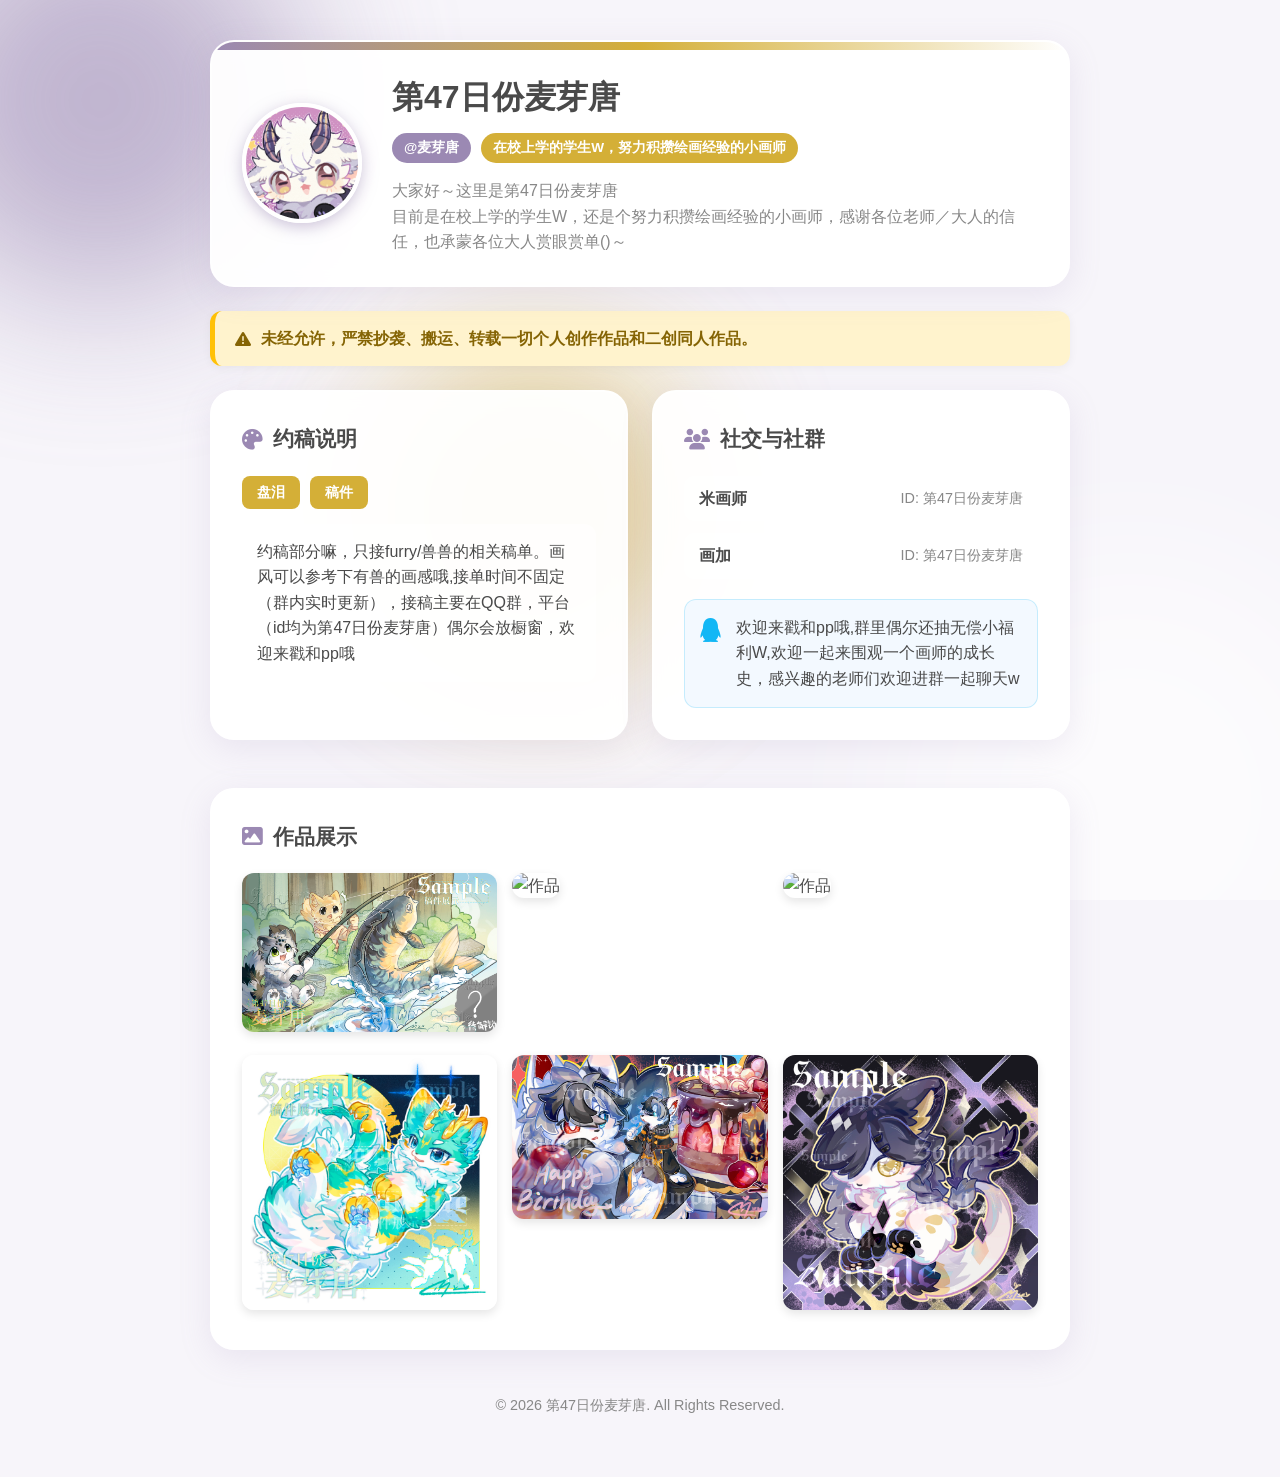
==== other/MYT/index.html @ d6f3df6f "feat: 新增个人主页与画师主页静态网站 - 添加编程爱好者“李葬/星梦”个人主页，包含技能展示、项目介绍、艺术创作与友链 - 添加画师“第47日份麦芽唐”主页，展示约稿信息、社交平台与作品画廊 -" ====
<!DOCTYPE html>
<html lang="zh-CN">
<head>
    <meta charset="UTF-8">
    <meta name="viewport" content="width=device-width, initial-scale=1.0">
    <title>第47日份麦芽唐 - 小画师主页</title>
    <link rel="stylesheet" href="style.css">
    <!-- 引入一些可爱的字体图标 -->
    <link rel="stylesheet" href="https://cdnjs.cloudflare.com/ajax/libs/font-awesome/6.4.0/css/all.min.css">
</head>
<body>
    <div class="background-decor">
        <div class="blob blob-1"></div>
        <div class="blob blob-2"></div>
        <div class="blob blob-3"></div>
    </div>

    <div class="container">
        <!-- 头部/个人简介 -->
        <header class="card profile-header">
            <div class="avatar-container">
                <div class="avatar-placeholder" style="background: none; border: none; box-shadow: none;">
                    <!-- 头像使用这个 -->
                    <img src="picture/Image_1774187732093_334.png" alt="头像" style="width: 100%; height: 100%; border-radius: 50%; object-fit: cover; box-shadow: 0 4px 15px rgba(155, 137, 179, 0.5); border: 4px solid white;">
                </div>
            </div>
            <div class="profile-info">
                <h1 id="homepage-name">加载中...</h1>
                <div class="tags">
                    <span class="tag" id="alias">...</span>
                    <span class="tag identity" id="identity">...</span>
                </div>
                <p class="abstract" id="abstract">...</p>
            </div>
        </header>

        <!-- 通知/版权声明 -->
        <div class="notice-bar">
            <i class="fa-solid fa-triangle-exclamation"></i>
            <span id="notice">...</span>
        </div>

        <div class="grid-layout">
            <!-- 约稿信息 -->
            <section class="card commission-card">
                <h2><i class="fa-solid fa-palette"></i> 约稿说明</h2>
                <div class="products" id="main-products">
                    <!-- 动态加载主要接稿类型 -->
                </div>
                <p class="details" id="details">...</p>
            </section>

            <!-- 平台与社群 -->
            <section class="card community-card">
                <h2><i class="fa-solid fa-users"></i> 社交与社群</h2>
                <div class="platforms" id="platforms">
                    <!-- 动态加载平台信息 -->
                </div>
                <div class="community-box">
                    <i class="fa-brands fa-qq"></i>
                    <p id="community">...</p>
                </div>
            </section>
        </div>

        <!-- 作品展示区 -->
        <section class="card gallery-section">
            <h2><i class="fa-solid fa-image"></i> 作品展示</h2>
            <div class="gallery" id="gallery">
                <!-- 图片显示以上路径 -->
                <div class="gallery-item"><img src="picture/Image_1774187196713_147.jpg" alt="作品" style="width:100%; border-radius: 12px; box-shadow: 0 4px 10px rgba(0,0,0,0.1);"></div>
                <div class="gallery-item"><img src="picture/Image_1774187623678_895.jpg" alt="作品" style="width:100%; border-radius: 12px; box-shadow: 0 4px 10px rgba(0,0,0,0.1);"></div>
                <div class="gallery-item"><img src="picture/Image_1774187625843_40.jpg" alt="作品" style="width:100%; border-radius: 12px; box-shadow: 0 4px 10px rgba(0,0,0,0.1);"></div>
                <div class="gallery-item"><img src="picture/Image_1774187633450_256.jpg" alt="作品" style="width:100%; border-radius: 12px; box-shadow: 0 4px 10px rgba(0,0,0,0.1);"></div>
                <div class="gallery-item"><img src="picture/Image_1774187643496_533.jpg" alt="作品" style="width:100%; border-radius: 12px; box-shadow: 0 4px 10px rgba(0,0,0,0.1);"></div>
                <div class="gallery-item"><img src="picture/Image_1774187657168_184.jpg" alt="作品" style="width:100%; border-radius: 12px; box-shadow: 0 4px 10px rgba(0,0,0,0.1);"></div>
            </div>
        </section>
        
        <footer>
            <p>© <span id="year">2026</span> <span id="footer-name">第47日份麦芽唐</span>. All Rights Reserved.</p>
        </footer>
    </div>

    <script src="main.js"></script>
</body>
</html>
---- other/MYT/style.css ----
:root {
    --primary-color: #9b89b3; /* 柔和紫色 */
    --secondary-color: #ffffff; /* 白色 */
    --accent-color: #d4af37; /* 金色点缀 */
    --text-main: #4a4a4a;
    --text-light: #888888;
    --bg-color: #f7f5fa; /* 极淡的紫白色背景 */
    --card-bg: rgba(255, 255, 255, 0.95);
    --shadow: 0 8px 32px rgba(155, 137, 179, 0.15);
    --radius: 24px;
}

* {
    box-sizing: border-box;
    margin: 0;
    padding: 0;
}

body {
    font-family: 'PingFang SC', 'Microsoft YaHei', sans-serif;
    background-color: var(--bg-color);
    color: var(--text-main);
    line-height: 1.6;
    position: relative;
    overflow-x: hidden;
    min-height: 100vh;
}

/* 动态背景装饰 */
.background-decor {
    position: fixed;
    top: 0;
    left: 0;
    width: 100vw;
    height: 100vh;
    z-index: -1;
    overflow: hidden;
    pointer-events: none;
}

.blob {
    position: absolute;
    filter: blur(80px);
    opacity: 0.6;
    border-radius: 50%;
    animation: float 10s infinite alternate ease-in-out;
}

.blob-1 {
    width: 400px;
    height: 400px;
    background: var(--primary-color);
    top: -100px;
    left: -100px;
}

.blob-2 {
    width: 500px;
    height: 500px;
    background: var(--secondary-color);
    bottom: -150px;
    right: -100px;
    animation-delay: -3s;
}

.blob-3 {
    width: 300px;
    height: 300px;
    background: var(--accent-color);
    top: 40%;
    left: 30%;
    animation-delay: -6s;
}

@keyframes float {
    0% { transform: translate(0, 0) scale(1); }
    100% { transform: translate(30px, -50px) scale(1.1); }
}

.container {
    max-width: 900px;
    margin: 0 auto;
    padding: 40px 20px;
}

.card {
    background: var(--card-bg);
    backdrop-filter: blur(10px);
    border-radius: var(--radius);
    padding: 30px;
    margin-bottom: 24px;
    box-shadow: var(--shadow);
    border: 2px solid rgba(255, 255, 255, 0.5);
    transition: transform 0.3s ease;
}

.card:hover {
    transform: translateY(-5px);
}

/* 头部 */
.profile-header {
    display: flex;
    align-items: center;
    gap: 30px;
    position: relative;
    overflow: hidden;
}

.profile-header::before {
    content: '';
    position: absolute;
    top: 0;
    left: 0;
    width: 100%;
    height: 8px;
    background: linear-gradient(90deg, var(--primary-color), var(--accent-color), var(--secondary-color));
}

.avatar-container {
    flex-shrink: 0;
}

.avatar-placeholder {
    width: 120px;
    height: 120px;
    border-radius: 50%;
    background: linear-gradient(135deg, var(--primary-color), var(--accent-color));
    display: flex;
    align-items: center;
    justify-content: center;
    font-size: 3rem;
    color: white;
    box-shadow: 0 4px 15px rgba(255, 183, 178, 0.5);
    border: 4px solid white;
}

.profile-info h1 {
    font-size: 2rem;
    color: #4a4a4a;
    margin-bottom: 10px;
}

.tags {
    display: flex;
    flex-wrap: wrap;
    gap: 10px;
    margin-bottom: 15px;
}

.tag {
    background: var(--primary-color);
    color: #ffffff;
    padding: 4px 12px;
    border-radius: 20px;
    font-size: 0.85rem;
    font-weight: bold;
}

.tag.identity {
    background: var(--accent-color);
    color: #ffffff;
}

.abstract {
    color: var(--text-light);
    white-space: pre-line;
}

/* 通知条 */
.notice-bar {
    background: #fff3cd;
    color: #856404;
    padding: 15px 20px;
    border-radius: 12px;
    margin-bottom: 24px;
    display: flex;
    align-items: center;
    gap: 10px;
    font-weight: bold;
    box-shadow: 0 2px 10px rgba(0,0,0,0.05);
    border-left: 5px solid #ffc107;
}

/* 网格布局 */
.grid-layout {
    display: grid;
    grid-template-columns: 1fr 1fr;
    gap: 24px;
    margin-bottom: 24px;
}

h2 {
    font-size: 1.3rem;
    color: #4a4a4a;
    margin-bottom: 20px;
    display: flex;
    align-items: center;
    gap: 10px;
}

h2 i {
    color: var(--primary-color);
}

/* 约稿说明 */
.products {
    display: flex;
    gap: 10px;
    margin-bottom: 15px;
    flex-wrap: wrap;
}

.product-badge {
    background: var(--accent-color);
    color: #ffffff;
    padding: 5px 15px;
    border-radius: 8px;
    font-size: 0.9rem;
    font-weight: bold;
}

.details {
    color: var(--text-main);
    background: rgba(255, 255, 255, 0.6);
    padding: 15px;
    border-radius: 12px;
}

/* 社交平台 */
.platforms {
    display: flex;
    flex-direction: column;
    gap: 12px;
    margin-bottom: 20px;
}

.platform-item {
    display: flex;
    justify-content: space-between;
    align-items: center;
    padding: 10px 15px;
    background: rgba(255, 255, 255, 0.6);
    border-radius: 10px;
    transition: background 0.2s;
}

.platform-item:hover {
    background: rgba(255, 255, 255, 0.9);
}

.platform-name {
    font-weight: bold;
    color: #4a4a4a;
}

.platform-id {
    color: var(--text-light);
    font-size: 0.9rem;
}

.community-box {
    display: flex;
    gap: 15px;
    background: rgba(235, 245, 255, 0.6); /* 浅蓝色背景 */
    padding: 15px;
    border-radius: 12px;
    border: 1px solid rgba(18, 183, 245, 0.2);
}

.community-box i {
    color: #12b7f5; /* QQ 品牌蓝色 */
    font-size: 1.5rem;
    margin-top: 3px;
}

/* 画廊 */
.gallery {
    display: grid;
    grid-template-columns: repeat(auto-fill, minmax(200px, 1fr));
    gap: 15px;
}

.empty-gallery {
    grid-column: 1 / -1;
    text-align: center;
    padding: 40px;
    color: var(--text-light);
}

.empty-gallery i {
    font-size: 3rem;
    color: var(--primary-color);
    margin-bottom: 15px;
    opacity: 0.5;
}

footer {
    text-align: center;
    color: var(--text-light);
    padding: 20px 0;
    font-size: 0.9rem;
}

/* 响应式 */
@media (max-width: 768px) {
    .profile-header {
        flex-direction: column;
        text-align: center;
    }
    .tags {
        justify-content: center;
    }
    .grid-layout {
        grid-template-columns: 1fr;
    }
}
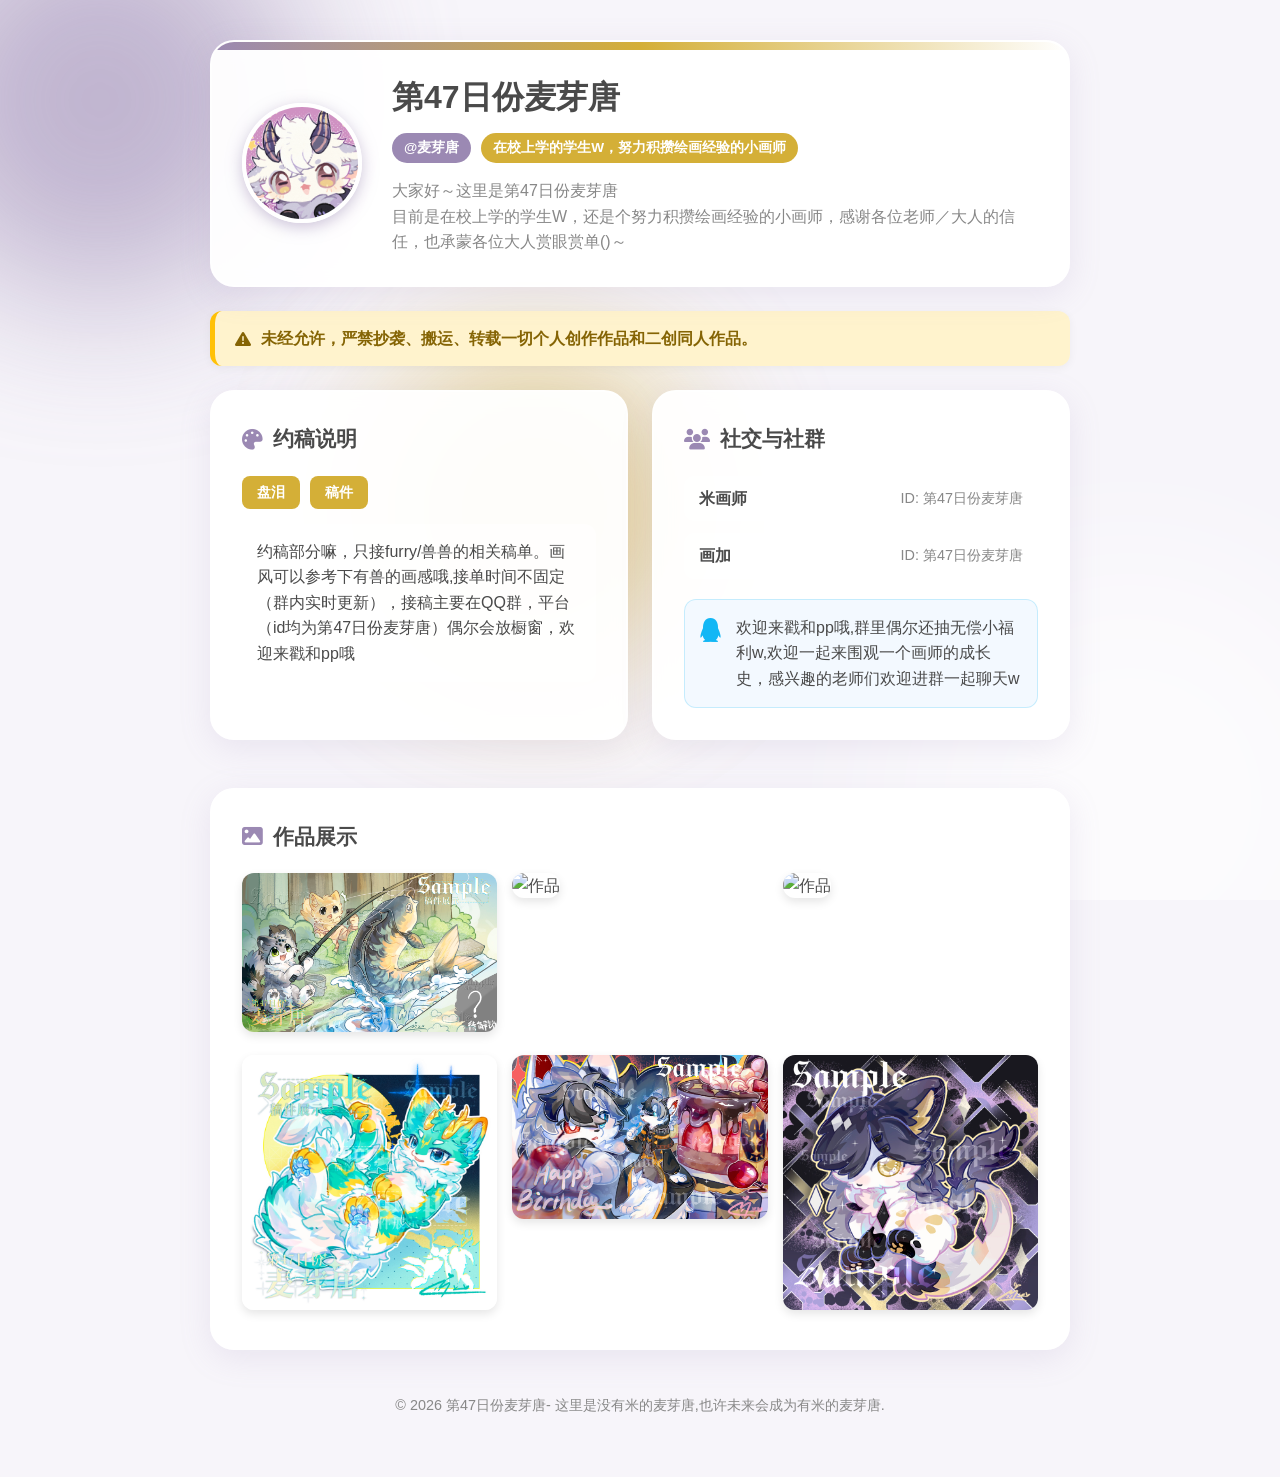
==== commit 6d067458: "None" ====
--- a/other/MYT/index.html
+++ b/other/MYT/index.html
@@ -78,7 +78,7 @@
         </section>
         
         <footer>
-            <p>© <span id="year">2026</span> <span id="footer-name">第47日份麦芽唐</span>. All Rights Reserved.</p>
+            <p>© <span id="year">2026</span> <span id="footer-name">第47日份麦芽唐</span>-  这里是没有米的麦芽唐,也许未来会成为有米的麦芽唐.</p>
         </footer>
     </div>
 
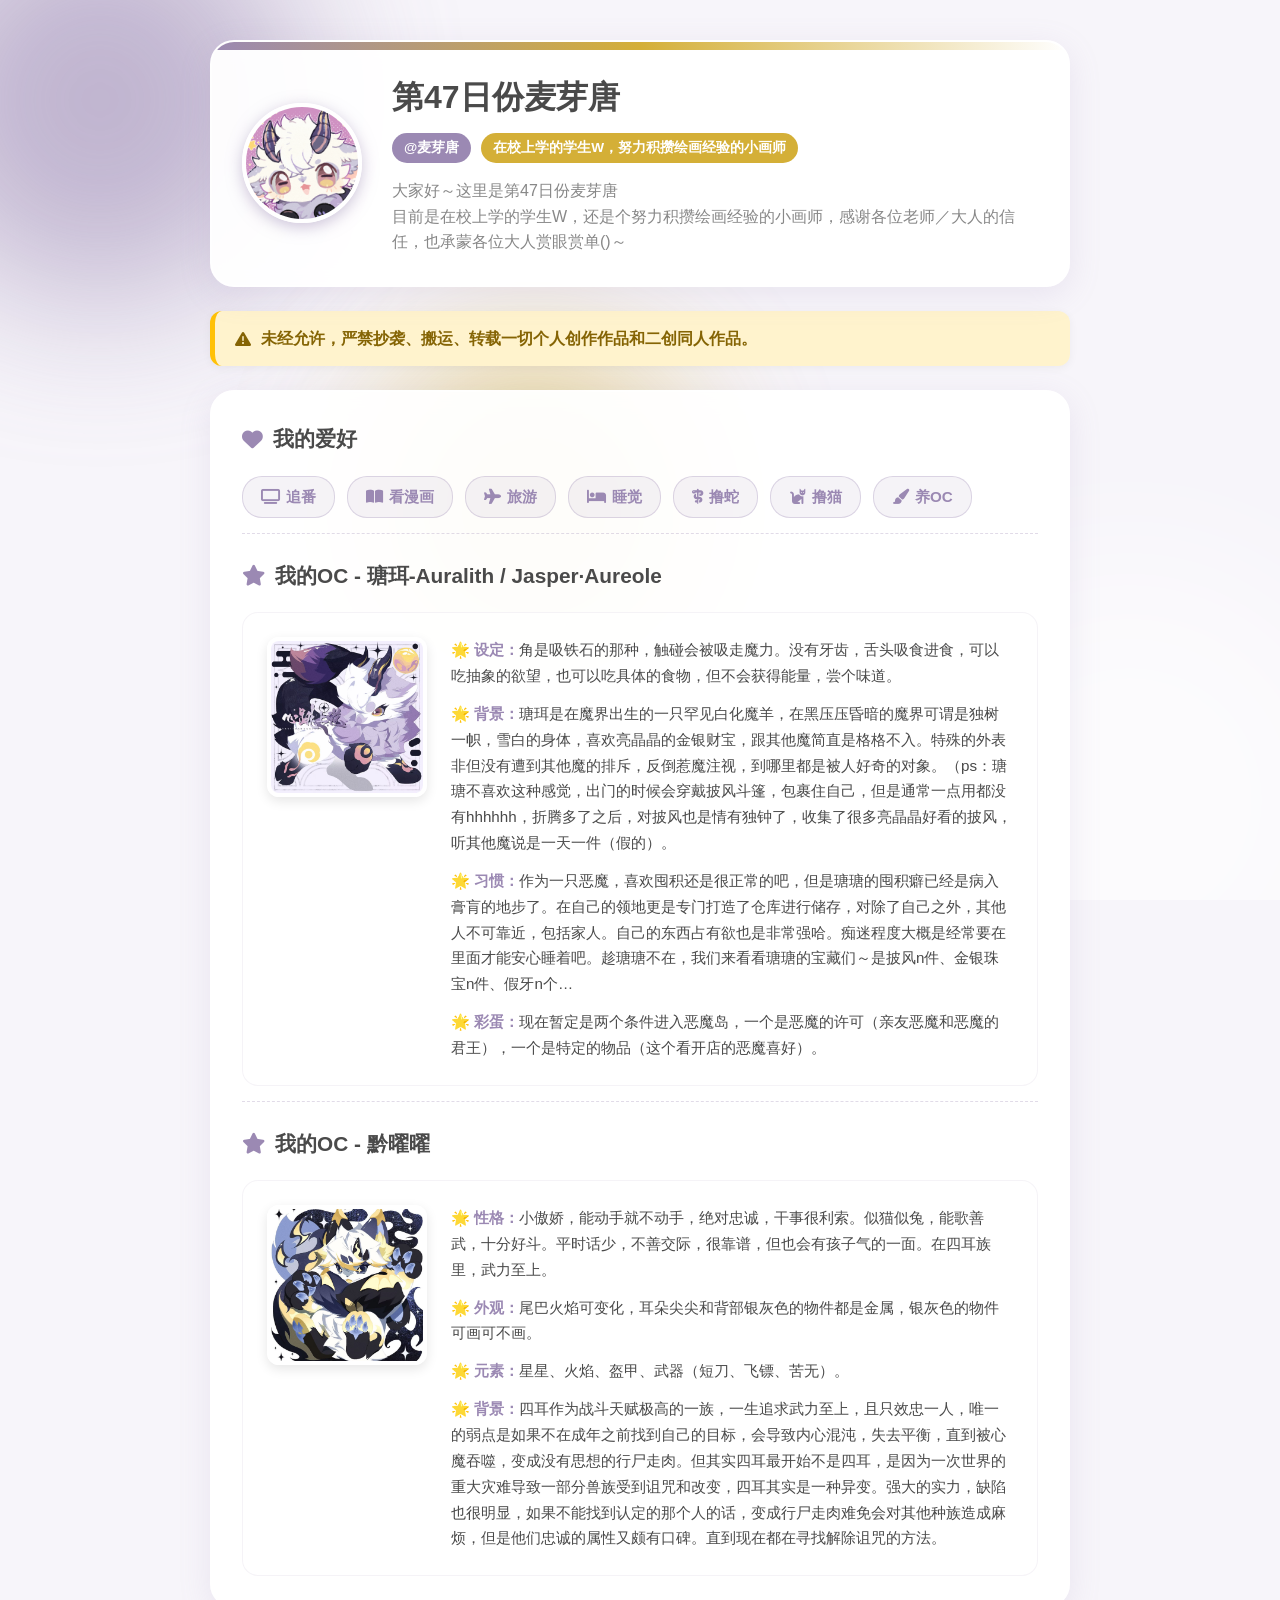
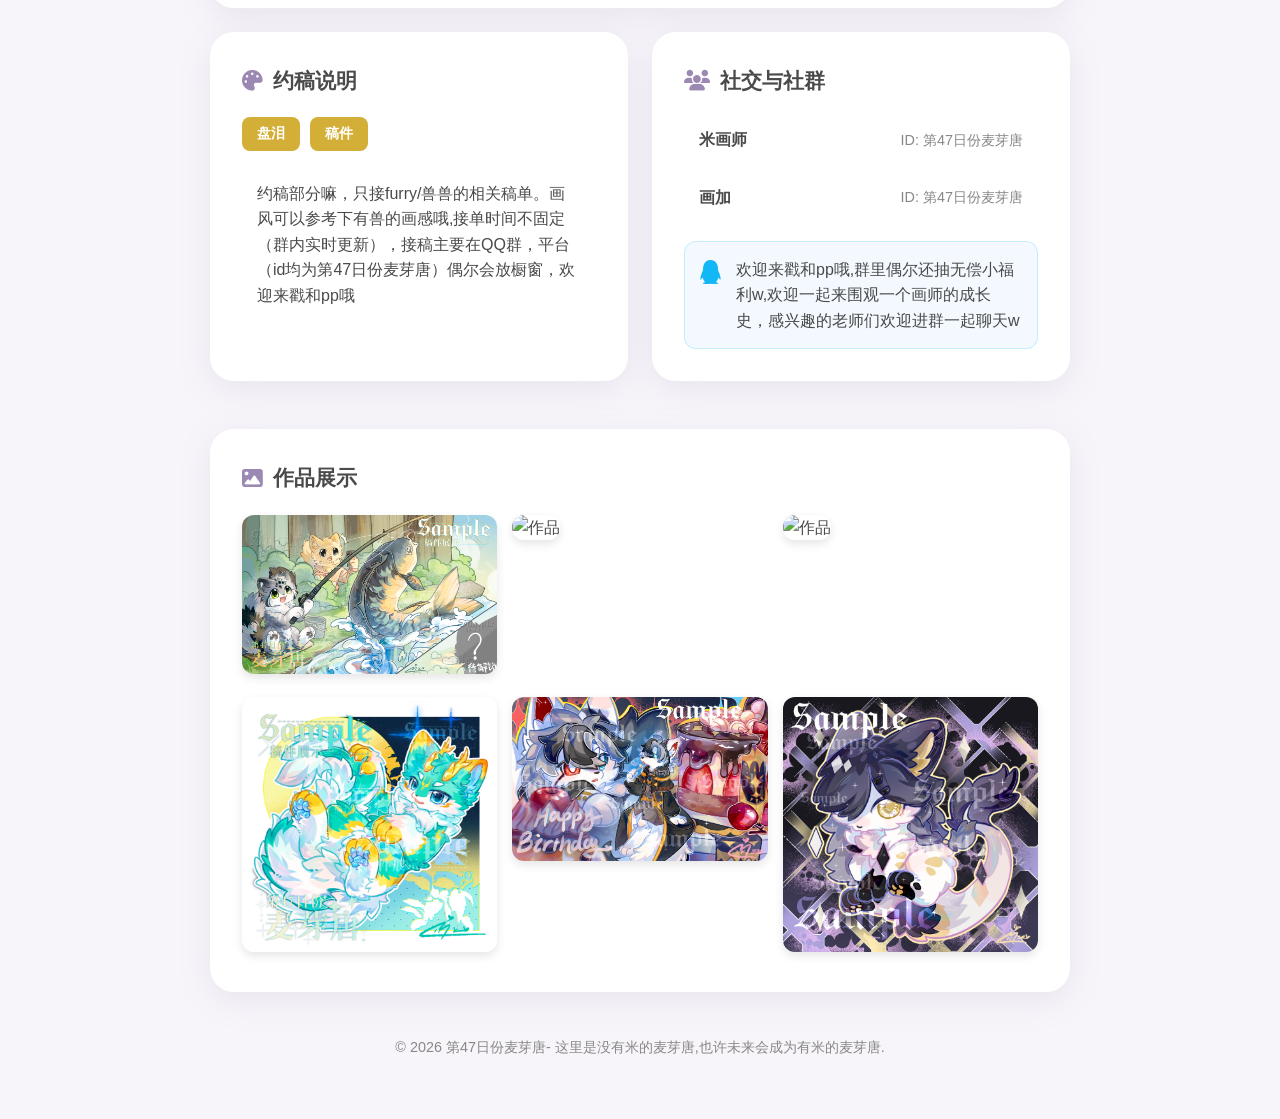
==== commit 1da250dd: "None" ====
--- a/other/MYT/index.html
+++ b/other/MYT/index.html
@@ -1,87 +1,211 @@
-<!DOCTYPE html>
+<!doctype html>
 <html lang="zh-CN">
-<head>
-    <meta charset="UTF-8">
-    <meta name="viewport" content="width=device-width, initial-scale=1.0">
+  <head>
+    <meta charset="UTF-8" />
+    <meta name="viewport" content="width=device-width, initial-scale=1.0" />
     <title>第47日份麦芽唐 - 小画师主页</title>
-    <link rel="stylesheet" href="style.css">
+    <link rel="stylesheet" href="style.css" />
     <!-- 引入一些可爱的字体图标 -->
-    <link rel="stylesheet" href="https://cdnjs.cloudflare.com/ajax/libs/font-awesome/6.4.0/css/all.min.css">
-</head>
-<body>
+    <link
+      rel="stylesheet"
+      href="https://cdnjs.cloudflare.com/ajax/libs/font-awesome/6.4.0/css/all.min.css"
+    />
+  </head>
+  <body>
     <div class="background-decor">
-        <div class="blob blob-1"></div>
-        <div class="blob blob-2"></div>
-        <div class="blob blob-3"></div>
+      <div class="blob blob-1"></div>
+      <div class="blob blob-2"></div>
+      <div class="blob blob-3"></div>
     </div>
 
     <div class="container">
-        <!-- 头部/个人简介 -->
-        <header class="card profile-header">
-            <div class="avatar-container">
-                <div class="avatar-placeholder" style="background: none; border: none; box-shadow: none;">
-                    <!-- 头像使用这个 -->
-                    <img src="picture/Image_1774187732093_334.png" alt="头像" style="width: 100%; height: 100%; border-radius: 50%; object-fit: cover; box-shadow: 0 4px 15px rgba(155, 137, 179, 0.5); border: 4px solid white;">
-                </div>
+      <!-- 头部/个人简介 -->
+      <header class="card profile-header">
+        <div class="avatar-container">
+          <div
+            class="avatar-placeholder"
+            style="background: none; border: none; box-shadow: none"
+          >
+            <!-- 头像使用这个 -->
+            <img
+              src="picture/Image_1774187732093_334.png"
+              alt="头像"
+              style="
+                width: 100%;
+                height: 100%;
+                border-radius: 50%;
+                object-fit: cover;
+                box-shadow: 0 4px 15px rgba(155, 137, 179, 0.5);
+                border: 4px solid white;
+              "
+            />
+          </div>
+        </div>
+        <div class="profile-info">
+          <h1 id="homepage-name">加载中...</h1>
+          <div class="tags">
+            <span class="tag" id="alias">...</span>
+            <span class="tag identity" id="identity">...</span>
+          </div>
+          <p class="abstract" id="abstract">...</p>
+        </div>
+      </header>
+
+      <!-- 通知/版权声明 -->
+      <div class="notice-bar">
+        <i class="fa-solid fa-triangle-exclamation"></i>
+        <span id="notice">...</span>
+      </div>
+
+      <!-- 新增/修改部分：爱好与OC信息 -->
+      <section class="card about-section">
+        <div class="hobbies-card">
+          <h2><i class="fas fa-heart"></i> 我的爱好</h2>
+          <ul class="hobby-list">
+            <li><i class="fas fa-tv"></i> 追番</li>
+            <li><i class="fas fa-book-open"></i> 看漫画</li>
+            <li><i class="fas fa-plane"></i> 旅游</li>
+            <li><i class="fas fa-bed"></i> 睡觉</li>
+            <li><i class="fas fa-staff-snake"></i> 撸蛇</li>
+            <li><i class="fas fa-cat"></i> 撸猫</li>
+            <li><i class="fas fa-paintbrush"></i> 养OC</li>
+          </ul>
+        </div>
+
+        <div class="oc-card">
+          <h2><i class="fas fa-star"></i> 我的OC - 瑭珥-Auralith / Jasper·Aureole</h2>
+          <div class="oc-content">
+            <img src="picture/Image_1774187196713_132.jpg" alt="我的OC 瑭珥" />
+            <div class="oc-desc">
+              <p>🌟 <strong>设定：</strong>角是吸铁石的那种，触碰会被吸走魔力。没有牙齿，舌头吸食进食，可以吃抽象的欲望，也可以吃具体的食物，但不会获得能量，尝个味道。</p>
+              <p>🌟 <strong>背景：</strong>瑭珥是在魔界出生的一只罕见白化魔羊，在黑压压昏暗的魔界可谓是独树一帜，雪白的身体，喜欢亮晶晶的金银财宝，跟其他魔简直是格格不入。特殊的外表非但没有遭到其他魔的排斥，反倒惹魔注视，到哪里都是被人好奇的对象。（ps：瑭瑭不喜欢这种感觉，出门的时候会穿戴披风斗篷，包裹住自己，但是通常一点用都没有hhhhhh，折腾多了之后，对披风也是情有独钟了，收集了很多亮晶晶好看的披风，听其他魔说是一天一件（假的）。</p>
+              <p>🌟 <strong>习惯：</strong>作为一只恶魔，喜欢囤积还是很正常的吧，但是瑭瑭的囤积癖已经是病入膏肓的地步了。在自己的领地更是专门打造了仓库进行储存，对除了自己之外，其他人不可靠近，包括家人。自己的东西占有欲也是非常强哈。痴迷程度大概是经常要在里面才能安心睡着吧。趁瑭瑭不在，我们来看看瑭瑭的宝藏们～是披风n件、金银珠宝n件、假牙n个…</p>
+              <p>🌟 <strong>彩蛋：</strong>现在暂定是两个条件进入恶魔岛，一个是恶魔的许可（亲友恶魔和恶魔的君王），一个是特定的物品（这个看开店的恶魔喜好）。</p>
             </div>
-            <div class="profile-info">
-                <h1 id="homepage-name">加载中...</h1>
-                <div class="tags">
-                    <span class="tag" id="alias">...</span>
-                    <span class="tag identity" id="identity">...</span>
-                </div>
-                <p class="abstract" id="abstract">...</p>
+          </div>
+        </div>
+
+        <div class="oc-card">
+          <h2><i class="fas fa-star"></i> 我的OC - 黔曜曜</h2>
+          <div class="oc-content">
+            <img src="picture/Image_1774187625843_401.jpg" alt="我的OC 黔曜曜" />
+            <div class="oc-desc">
+              <p>🌟 <strong>性格：</strong>小傲娇，能动手就不动手，绝对忠诚，干事很利索。似猫似兔，能歌善武，十分好斗。平时话少，不善交际，很靠谱，但也会有孩子气的一面。在四耳族里，武力至上。</p>
+              <p>🌟 <strong>外观：</strong>尾巴火焰可变化，耳朵尖尖和背部银灰色的物件都是金属，银灰色的物件可画可不画。</p>
+              <p>🌟 <strong>元素：</strong>星星、火焰、盔甲、武器（短刀、飞镖、苦无）。</p>
+              <p>🌟 <strong>背景：</strong>四耳作为战斗天赋极高的一族，一生追求武力至上，且只效忠一人，唯一的弱点是如果不在成年之前找到自己的目标，会导致内心混沌，失去平衡，直到被心魔吞噬，变成没有思想的行尸走肉。但其实四耳最开始不是四耳，是因为一次世界的重大灾难导致一部分兽族受到诅咒和改变，四耳其实是一种异变。强大的实力，缺陷也很明显，如果不能找到认定的那个人的话，变成行尸走肉难免会对其他种族造成麻烦，但是他们忠诚的属性又颇有口碑。直到现在都在寻找解除诅咒的方法。</p>
             </div>
-        </header>
-
-        <!-- 通知/版权声明 -->
-        <div class="notice-bar">
-            <i class="fa-solid fa-triangle-exclamation"></i>
-            <span id="notice">...</span>
-        </div>
-
-        <div class="grid-layout">
-            <!-- 约稿信息 -->
-            <section class="card commission-card">
-                <h2><i class="fa-solid fa-palette"></i> 约稿说明</h2>
-                <div class="products" id="main-products">
-                    <!-- 动态加载主要接稿类型 -->
-                </div>
-                <p class="details" id="details">...</p>
-            </section>
-
-            <!-- 平台与社群 -->
-            <section class="card community-card">
-                <h2><i class="fa-solid fa-users"></i> 社交与社群</h2>
-                <div class="platforms" id="platforms">
-                    <!-- 动态加载平台信息 -->
-                </div>
-                <div class="community-box">
-                    <i class="fa-brands fa-qq"></i>
-                    <p id="community">...</p>
-                </div>
-            </section>
-        </div>
-
-        <!-- 作品展示区 -->
-        <section class="card gallery-section">
-            <h2><i class="fa-solid fa-image"></i> 作品展示</h2>
-            <div class="gallery" id="gallery">
-                <!-- 图片显示以上路径 -->
-                <div class="gallery-item"><img src="picture/Image_1774187196713_147.jpg" alt="作品" style="width:100%; border-radius: 12px; box-shadow: 0 4px 10px rgba(0,0,0,0.1);"></div>
-                <div class="gallery-item"><img src="picture/Image_1774187623678_895.jpg" alt="作品" style="width:100%; border-radius: 12px; box-shadow: 0 4px 10px rgba(0,0,0,0.1);"></div>
-                <div class="gallery-item"><img src="picture/Image_1774187625843_40.jpg" alt="作品" style="width:100%; border-radius: 12px; box-shadow: 0 4px 10px rgba(0,0,0,0.1);"></div>
-                <div class="gallery-item"><img src="picture/Image_1774187633450_256.jpg" alt="作品" style="width:100%; border-radius: 12px; box-shadow: 0 4px 10px rgba(0,0,0,0.1);"></div>
-                <div class="gallery-item"><img src="picture/Image_1774187643496_533.jpg" alt="作品" style="width:100%; border-radius: 12px; box-shadow: 0 4px 10px rgba(0,0,0,0.1);"></div>
-                <div class="gallery-item"><img src="picture/Image_1774187657168_184.jpg" alt="作品" style="width:100%; border-radius: 12px; box-shadow: 0 4px 10px rgba(0,0,0,0.1);"></div>
-            </div>
+          </div>
+        </div>
+      </section>
+      <!-- /新增/修改部分 -->
+
+      <div class="grid-layout">
+        <!-- 约稿信息 -->
+        <section class="card commission-card">
+          <h2><i class="fa-solid fa-palette"></i> 约稿说明</h2>
+          <div class="products" id="main-products">
+            <!-- 动态加载主要接稿类型 -->
+          </div>
+          <p class="details" id="details">...</p>
         </section>
-        
-        <footer>
-            <p>© <span id="year">2026</span> <span id="footer-name">第47日份麦芽唐</span>-  这里是没有米的麦芽唐,也许未来会成为有米的麦芽唐.</p>
-        </footer>
+
+        <!-- 平台与社群 -->
+        <section class="card community-card">
+          <h2><i class="fa-solid fa-users"></i> 社交与社群</h2>
+          <div class="platforms" id="platforms">
+            <!-- 动态加载平台信息 -->
+          </div>
+          <div class="community-box">
+            <i class="fa-brands fa-qq"></i>
+            <p id="community">...</p>
+          </div>
+        </section>
+      </div>
+
+      <!-- 作品展示区 -->
+      <section class="card gallery-section">
+        <h2><i class="fa-solid fa-image"></i> 作品展示</h2>
+        <div class="gallery" id="gallery">
+          <!-- 图片显示以上路径 -->
+          <div class="gallery-item">
+            <img
+              src="picture/Image_1774187196713_147.jpg"
+              alt="作品"
+              style="
+                width: 100%;
+                border-radius: 12px;
+                box-shadow: 0 4px 10px rgba(0, 0, 0, 0.1);
+              "
+            />
+          </div>
+          <div class="gallery-item">
+            <img
+              src="picture/Image_1774187623678_895.jpg"
+              alt="作品"
+              style="
+                width: 100%;
+                border-radius: 12px;
+                box-shadow: 0 4px 10px rgba(0, 0, 0, 0.1);
+              "
+            />
+          </div>
+          <div class="gallery-item">
+            <img
+              src="picture/Image_1774187625843_40.jpg"
+              alt="作品"
+              style="
+                width: 100%;
+                border-radius: 12px;
+                box-shadow: 0 4px 10px rgba(0, 0, 0, 0.1);
+              "
+            />
+          </div>
+          <div class="gallery-item">
+            <img
+              src="picture/Image_1774187633450_256.jpg"
+              alt="作品"
+              style="
+                width: 100%;
+                border-radius: 12px;
+                box-shadow: 0 4px 10px rgba(0, 0, 0, 0.1);
+              "
+            />
+          </div>
+          <div class="gallery-item">
+            <img
+              src="picture/Image_1774187643496_533.jpg"
+              alt="作品"
+              style="
+                width: 100%;
+                border-radius: 12px;
+                box-shadow: 0 4px 10px rgba(0, 0, 0, 0.1);
+              "
+            />
+          </div>
+          <div class="gallery-item">
+            <img
+              src="picture/Image_1774187657168_184.jpg"
+              alt="作品"
+              style="
+                width: 100%;
+                border-radius: 12px;
+                box-shadow: 0 4px 10px rgba(0, 0, 0, 0.1);
+              "
+            />
+          </div>
+        </div>
+      </section>
+
+      <footer>
+        <p>
+          © <span id="year">2026</span>
+          <span id="footer-name">第47日份麦芽唐</span>-
+          这里是没有米的麦芽唐,也许未来会成为有米的麦芽唐.
+        </p>
+      </footer>
     </div>
 
     <script src="main.js"></script>
-</body>
+  </body>
 </html>
--- a/other/MYT/style.css
+++ b/other/MYT/style.css
@@ -200,6 +200,93 @@
 }
 
 h2 i {
+    color: var(--primary-color);
+}
+
+/* 爱好与OC信息 */
+.about-section {
+    display: flex;
+    flex-direction: column;
+    gap: 15px;
+}
+
+.hobby-list {
+    display: flex;
+    flex-wrap: wrap;
+    gap: 12px;
+    list-style: none;
+    padding: 0;
+}
+
+.hobby-list li {
+    background: rgba(155, 137, 179, 0.1);
+    color: var(--primary-color);
+    padding: 8px 18px;
+    border-radius: 20px;
+    font-size: 0.95rem;
+    font-weight: bold;
+    transition: all 0.3s ease;
+    border: 1px solid rgba(155, 137, 179, 0.3);
+    display: flex;
+    align-items: center;
+    gap: 6px;
+}
+
+.hobby-list li:hover {
+    background: var(--primary-color);
+    color: white;
+    transform: translateY(-2px);
+    box-shadow: 0 4px 10px rgba(155, 137, 179, 0.2);
+}
+
+.oc-card {
+    padding-top: 25px;
+    border-top: 1px dashed rgba(155, 137, 179, 0.3);
+}
+
+.oc-content {
+    display: flex;
+    gap: 24px;
+    align-items: flex-start;
+    background: rgba(255, 255, 255, 0.6);
+    padding: 24px;
+    border-radius: 16px;
+    border: 1px solid rgba(155, 137, 179, 0.1);
+    transition: all 0.3s ease;
+}
+
+.oc-content:hover {
+    transform: translateY(-3px);
+    box-shadow: 0 8px 20px rgba(155, 137, 179, 0.15);
+    background: rgba(255, 255, 255, 0.9);
+}
+
+.oc-content img {
+    width: 160px;
+    height: 160px;
+    object-fit: cover;
+    border-radius: 12px;
+    box-shadow: 0 4px 12px rgba(0,0,0,0.1);
+    border: 4px solid white;
+    flex-shrink: 0;
+}
+
+.oc-desc {
+    flex: 1;
+}
+
+.oc-desc p {
+    margin-bottom: 12px;
+    font-size: 0.95rem;
+    color: var(--text-main);
+    line-height: 1.7;
+}
+
+.oc-desc p:last-child {
+    margin-bottom: 0;
+}
+
+.oc-desc strong {
     color: var(--primary-color);
 }
 
@@ -314,4 +401,16 @@
     .grid-layout {
         grid-template-columns: 1fr;
     }
+    .oc-content {
+        flex-direction: column;
+        align-items: center;
+        text-align: center;
+        padding: 20px 15px;
+    }
+    .oc-content img {
+        width: 100%;
+        max-width: 180px;
+        height: auto;
+        aspect-ratio: 1;
+    }
 }
